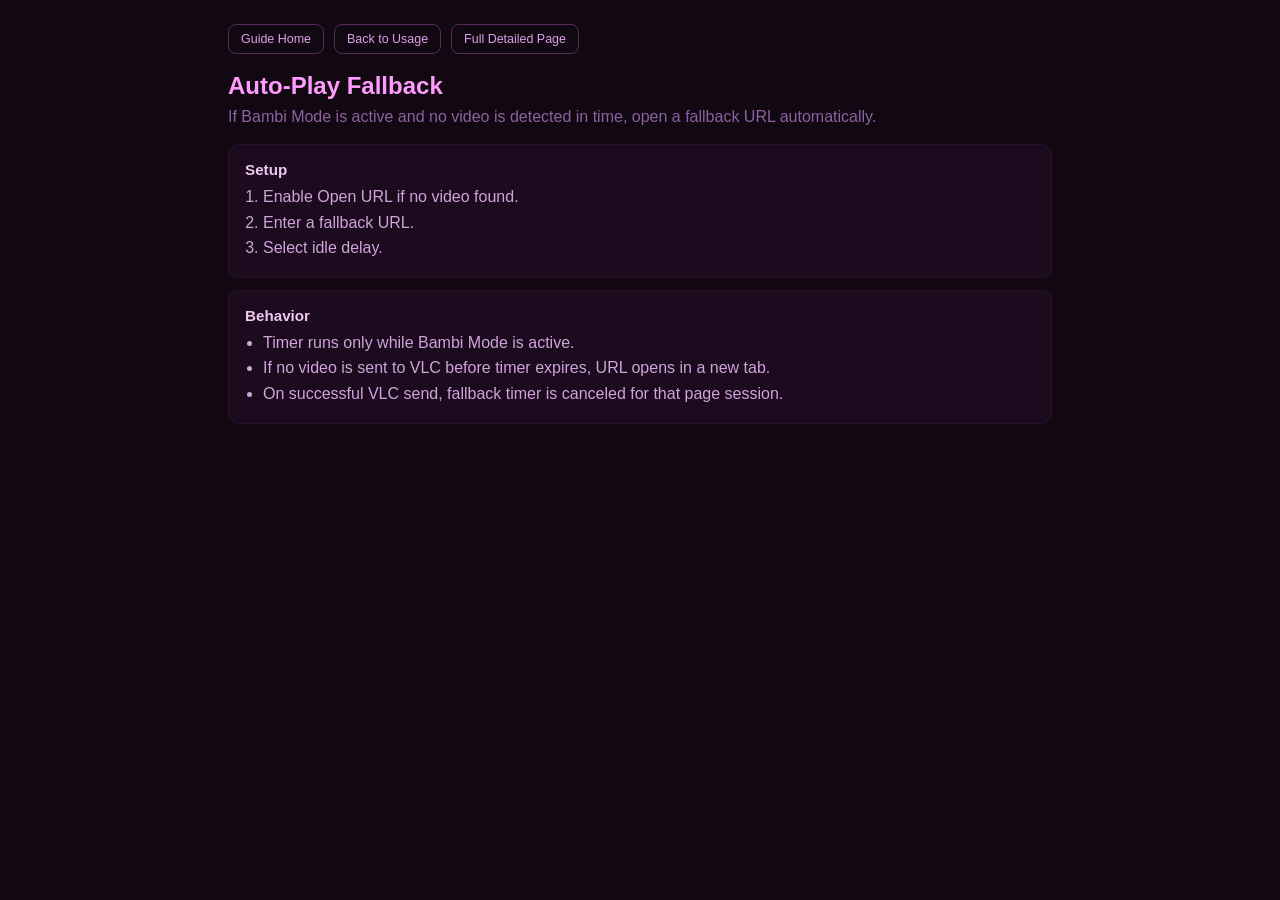
==== auto-play.html @ ee2caa62 "site update 2" ====
<!DOCTYPE html>
<html lang="en">
<head>
  <meta charset="UTF-8">
  <meta name="viewport" content="width=device-width, initial-scale=1">
  <title>BambiBrowser+ — Auto-Play Fallback</title>
  <style>
    * { box-sizing: border-box; margin: 0; padding: 0; }
    :root { --bg:#120812; --card:#1c0b1f; --line:#2e0e2e; --text:#eec8ee; --muted:#8a61a3; --accent:#ff9bff; }
    body { background: var(--bg); color: var(--text); font-family: 'Segoe UI', Tahoma, sans-serif; }
    .wrap { max-width: 860px; margin: 0 auto; padding: 24px 18px 60px; }
    .top { display:flex; gap:10px; flex-wrap:wrap; margin-bottom:18px; }
    a.btn { text-decoration:none; color:#dca0ea; border:1px solid #5a2a5a; border-radius:8px; padding:7px 12px; font-size:.78rem; }
    a.btn:hover { background:#26102a; }
    h1 { font-size:1.5rem; color:var(--accent); margin-bottom:8px; }
    p { color:var(--muted); margin-bottom:18px; }
    .card { background:var(--card); border:1px solid var(--line); border-radius:10px; padding:16px; margin-bottom:12px; }
    .card h2 { font-size:.95rem; margin-bottom:6px; }
    ul, ol { margin-left:18px; color:#cfa4d8; line-height:1.6; }
  </style>
</head>
<body>
  <div class="wrap">
    <div class="top">
      <a class="btn" href="index.html">Guide Home</a>
      <a class="btn" href="usage.html">Back to Usage</a>
      <a class="btn" href="features.html#auto-play">Full Detailed Page</a>
    </div>
    <h1>Auto-Play Fallback</h1>
    <p>If Bambi Mode is active and no video is detected in time, open a fallback URL automatically.</p>

    <div class="card">
      <h2>Setup</h2>
      <ol>
        <li>Enable Open URL if no video found.</li>
        <li>Enter a fallback URL.</li>
        <li>Select idle delay.</li>
      </ol>
    </div>

    <div class="card">
      <h2>Behavior</h2>
      <ul>
        <li>Timer runs only while Bambi Mode is active.</li>
        <li>If no video is sent to VLC before timer expires, URL opens in a new tab.</li>
        <li>On successful VLC send, fallback timer is canceled for that page session.</li>
      </ul>
    </div>
  </div>
</body>
</html>
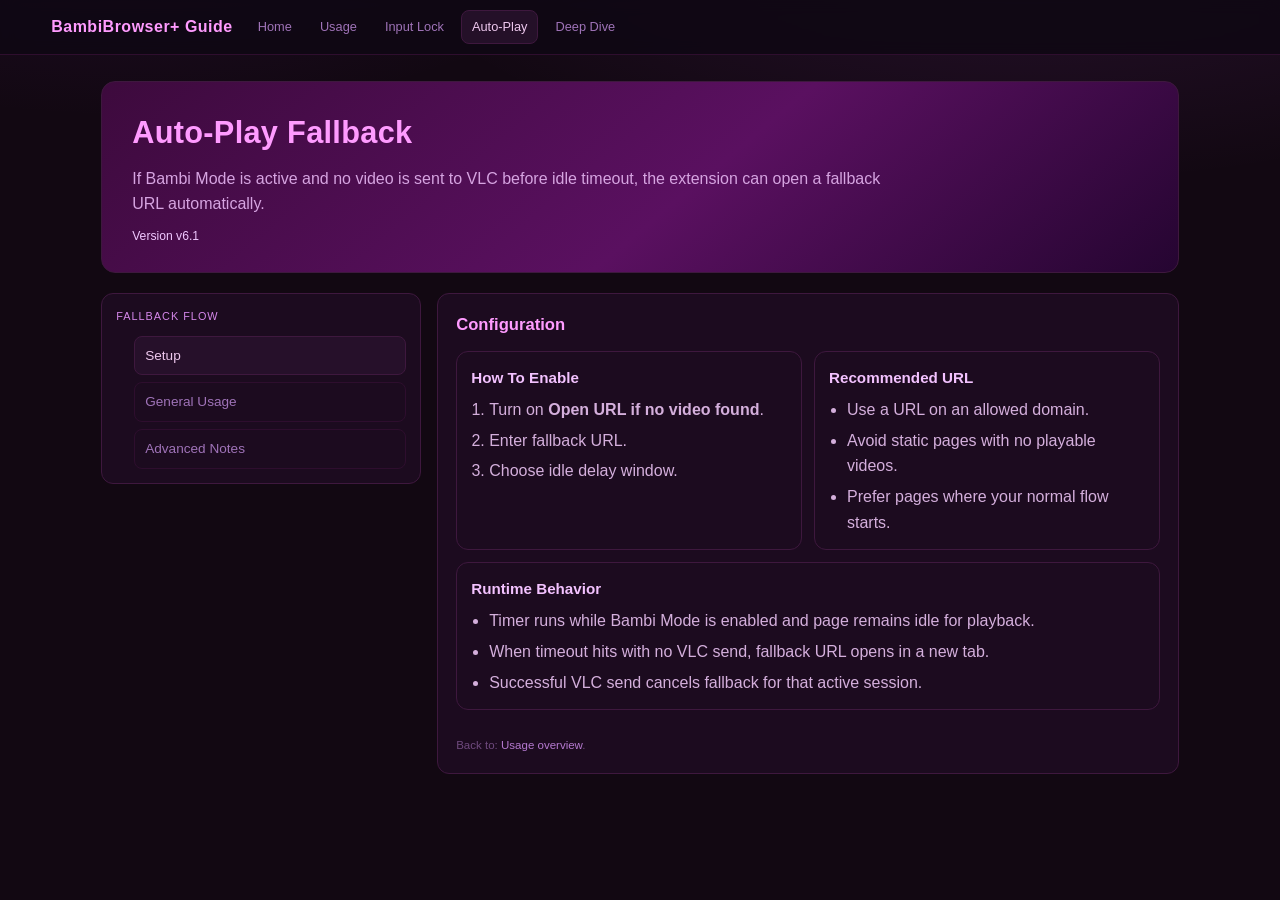
==== commit e6feafc1: "site update for v6.1" ====
--- a/auto-play.html
+++ b/auto-play.html
@@ -2,50 +2,70 @@
 <html lang="en">
 <head>
   <meta charset="UTF-8">
-  <meta name="viewport" content="width=device-width, initial-scale=1">
-  <title>BambiBrowser+ — Auto-Play Fallback</title>
-  <style>
-    * { box-sizing: border-box; margin: 0; padding: 0; }
-    :root { --bg:#120812; --card:#1c0b1f; --line:#2e0e2e; --text:#eec8ee; --muted:#8a61a3; --accent:#ff9bff; }
-    body { background: var(--bg); color: var(--text); font-family: 'Segoe UI', Tahoma, sans-serif; }
-    .wrap { max-width: 860px; margin: 0 auto; padding: 24px 18px 60px; }
-    .top { display:flex; gap:10px; flex-wrap:wrap; margin-bottom:18px; }
-    a.btn { text-decoration:none; color:#dca0ea; border:1px solid #5a2a5a; border-radius:8px; padding:7px 12px; font-size:.78rem; }
-    a.btn:hover { background:#26102a; }
-    h1 { font-size:1.5rem; color:var(--accent); margin-bottom:8px; }
-    p { color:var(--muted); margin-bottom:18px; }
-    .card { background:var(--card); border:1px solid var(--line); border-radius:10px; padding:16px; margin-bottom:12px; }
-    .card h2 { font-size:.95rem; margin-bottom:6px; }
-    ul, ol { margin-left:18px; color:#cfa4d8; line-height:1.6; }
-  </style>
+  
+  <link rel="icon" type="image/svg+xml" href="favicon.svg">
+  <title>BambiBrowser+ v6.1 - Auto-Play Fallback</title>
+  <link rel="stylesheet" href="site.css">
 </head>
 <body>
-  <div class="wrap">
-    <div class="top">
-      <a class="btn" href="index.html">Guide Home</a>
-      <a class="btn" href="usage.html">Back to Usage</a>
-      <a class="btn" href="features.html#auto-play">Full Detailed Page</a>
+  <nav class="site-nav">
+    <a class="nav-brand" href="index.html">BambiBrowser+ Guide</a>
+    <div class="nav-links">
+      <a href="index.html">Home</a><a href="usage.html">Usage</a><a href="input-lock.html">Input Lock</a><a href="auto-play.html" class="active">Auto-Play</a><a href="features.html#auto-play">Deep Dive</a>
     </div>
-    <h1>Auto-Play Fallback</h1>
-    <p>If Bambi Mode is active and no video is detected in time, open a fallback URL automatically.</p>
+  </nav>
 
-    <div class="card">
-      <h2>Setup</h2>
-      <ol>
-        <li>Enable Open URL if no video found.</li>
-        <li>Enter a fallback URL.</li>
-        <li>Select idle delay.</li>
-      </ol>
-    </div>
+  <main class="wrap">
+    <section class="hero">
+      <h1>Auto-Play Fallback</h1>
+      <p>If Bambi Mode is active and no video is sent to VLC before idle timeout, the extension can open a fallback URL automatically.</p>
+      <div class="hero-meta">Version v6.1</div>
+    </section>
 
-    <div class="card">
-      <h2>Behavior</h2>
-      <ul>
-        <li>Timer runs only while Bambi Mode is active.</li>
-        <li>If no video is sent to VLC before timer expires, URL opens in a new tab.</li>
-        <li>On successful VLC send, fallback timer is canceled for that page session.</li>
-      </ul>
-    </div>
-  </div>
+    <section class="layout">
+      <aside class="sidebar">
+        <div class="side-title">Fallback Flow</div>
+        <ul class="side-list">
+          <li><a class="active" href="auto-play.html">Setup</a></li>
+          <li><a href="usage.html">General Usage</a></li>
+          <li><a href="features.html#auto-play">Advanced Notes</a></li>
+        </ul>
+      </aside>
+
+      <article class="panel">
+        <h2>Configuration</h2>
+        <div class="grid-2">
+          <div class="card">
+            <h3>How To Enable</h3>
+            <ol>
+              <li>Turn on <strong>Open URL if no video found</strong>.</li>
+              <li>Enter fallback URL.</li>
+              <li>Choose idle delay window.</li>
+            </ol>
+          </div>
+          <div class="card">
+            <h3>Recommended URL</h3>
+            <ul>
+              <li>Use a URL on an allowed domain.</li>
+              <li>Avoid static pages with no playable videos.</li>
+              <li>Prefer pages where your normal flow starts.</li>
+            </ul>
+          </div>
+        </div>
+
+        <div class="card">
+          <h3>Runtime Behavior</h3>
+          <ul>
+            <li>Timer runs while Bambi Mode is enabled and page remains idle for playback.</li>
+            <li>When timeout hits with no VLC send, fallback URL opens in a new tab.</li>
+            <li>Successful VLC send cancels fallback for that active session.</li>
+          </ul>
+        </div>
+
+        <div class="footer">Back to: <a href="usage.html">Usage overview</a>.</div>
+      </article>
+    </section>
+  </main>
 </body>
 </html>
+
--- a/site.css
+++ b/site.css
@@ -0,0 +1,188 @@
+* { box-sizing: border-box; margin: 0; padding: 0; }
+:root {
+  --bg: #120812;
+  --bg-2: #160a18;
+  --bg-3: #1c0b1f;
+  --line: #2e0e2e;
+  --line-2: #3e183e;
+  --text: #eec8ee;
+  --muted: #9f73b8;
+  --dim: #6f4a7e;
+  --accent: #ff9bff;
+  --accent-2: #d587ea;
+  --ok: #7ee07e;
+}
+html { scroll-behavior: smooth; }
+body {
+  min-height: 100vh;
+  background:
+    radial-gradient(1200px 500px at 80% -10%, rgba(210, 88, 255, 0.12), transparent 55%),
+    radial-gradient(900px 420px at 10% -15%, rgba(128, 40, 180, 0.15), transparent 60%),
+    var(--bg);
+  color: var(--text);
+  font-family: Segoe UI, Tahoma, sans-serif;
+  line-height: 1.6;
+}
+.site-nav {
+  position: sticky;
+  top: 0;
+  z-index: 100;
+  display: flex;
+  align-items: center;
+  gap: 14px;
+  padding: 10px clamp(14px, 4vw, 54px);
+  background: rgba(16, 8, 20, 0.92);
+  backdrop-filter: blur(8px);
+  border-bottom: 1px solid var(--line);
+}
+.nav-brand {
+  color: var(--accent);
+  font-weight: 800;
+  text-decoration: none;
+  letter-spacing: 0.5px;
+  white-space: nowrap;
+}
+.nav-links {
+  display: flex;
+  flex-wrap: wrap;
+  gap: 6px;
+}
+.nav-links a {
+  color: var(--muted);
+  text-decoration: none;
+  font-size: 0.8rem;
+  border: 1px solid transparent;
+  border-radius: 8px;
+  padding: 6px 10px;
+}
+.nav-links a:hover,
+.nav-links a.active {
+  color: var(--text);
+  border-color: var(--line-2);
+  background: #241028;
+}
+.wrap {
+  max-width: 1180px;
+  margin: 0 auto;
+  padding: 26px clamp(14px, 4vw, 54px) 56px;
+}
+.hero {
+  margin-bottom: 20px;
+  padding: 26px clamp(14px, 4vw, 30px);
+  border: 1px solid var(--line-2);
+  border-radius: 14px;
+  background: linear-gradient(140deg, #3d0a3d, #5a1060 55%, #250531);
+}
+.hero h1 {
+  font-size: clamp(1.4rem, 2.4vw, 2.1rem);
+  color: var(--accent);
+  letter-spacing: 0.3px;
+  margin-bottom: 8px;
+}
+.hero p {
+  color: #d6a4e1;
+  max-width: 760px;
+}
+.hero-meta {
+  margin-top: 10px;
+  font-size: 0.76rem;
+  color: #f0c8ff;
+}
+.layout {
+  display: grid;
+  gap: 16px;
+  grid-template-columns: 320px minmax(0, 1fr);
+}
+.sidebar,
+.panel,
+.card {
+  background: var(--bg-3);
+  border: 1px solid var(--line-2);
+  border-radius: 12px;
+}
+.sidebar {
+  padding: 14px;
+  height: fit-content;
+  position: sticky;
+  top: 74px;
+}
+.side-title {
+  font-size: 0.68rem;
+  letter-spacing: 1px;
+  text-transform: uppercase;
+  color: var(--accent-2);
+  margin-bottom: 10px;
+}
+.side-list {
+  list-style: none;
+  display: grid;
+  gap: 7px;
+}
+.side-list a {
+  color: var(--muted);
+  text-decoration: none;
+  display: block;
+  padding: 8px 10px;
+  border: 1px solid var(--line);
+  border-radius: 8px;
+  font-size: 0.85rem;
+}
+.side-list a:hover,
+.side-list a.active {
+  color: var(--text);
+  background: #26102a;
+  border-color: var(--line-2);
+}
+.panel {
+  padding: 18px;
+  display: grid;
+  gap: 12px;
+}
+.panel h2 {
+  color: var(--accent);
+  font-size: 1.04rem;
+}
+.panel p,
+.panel li {
+  color: #d4afdc;
+}
+.grid-2 {
+  display: grid;
+  gap: 12px;
+  grid-template-columns: repeat(2, minmax(0, 1fr));
+}
+.card {
+  padding: 14px;
+}
+.card h3 {
+  margin-bottom: 7px;
+  color: #f3c2ff;
+  font-size: 0.95rem;
+}
+ol,
+ul {
+  margin-left: 18px;
+  display: grid;
+  gap: 5px;
+}
+code {
+  background: #1e0a1e;
+  border: 1px solid #4a2050;
+  border-radius: 5px;
+  padding: 1px 6px;
+  color: #ffb6ff;
+}
+.footer {
+  margin-top: 14px;
+  font-size: 0.72rem;
+  color: var(--dim);
+}
+.footer a { color: #b57ad0; text-decoration: none; }
+.footer a:hover { color: #efb5ff; }
+@media (max-width: 980px) {
+  .layout { grid-template-columns: 1fr; }
+  .sidebar { position: static; }
+}
+@media (max-width: 680px) {
+  .grid-2 { grid-template-columns: 1fr; }
+}
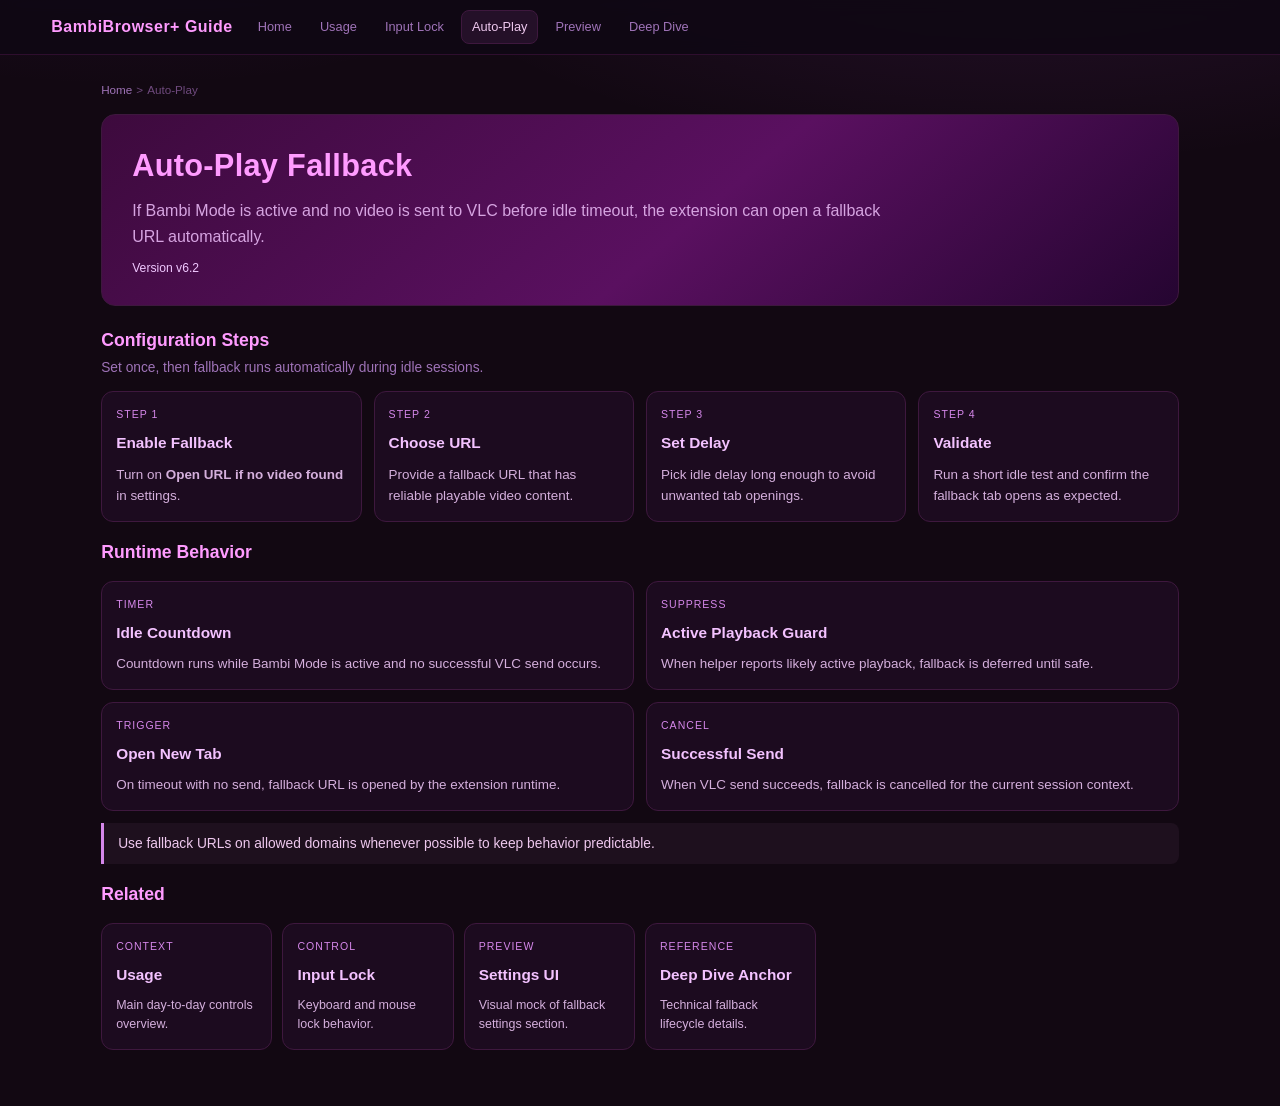
==== commit 8ca91d94: "UPDATE SITE" ====
--- a/auto-play.html
+++ b/auto-play.html
@@ -2,68 +2,67 @@
 <html lang="en">
 <head>
   <meta charset="UTF-8">
-  
+  <meta name="viewport" content="width=device-width, initial-scale=1">
   <link rel="icon" type="image/svg+xml" href="favicon.svg">
-  <title>BambiBrowser+ v6.1 - Auto-Play Fallback</title>
+  <title>BambiBrowser+ v6.2 - Auto-Play Fallback</title>
   <link rel="stylesheet" href="site.css">
 </head>
 <body>
   <nav class="site-nav">
     <a class="nav-brand" href="index.html">BambiBrowser+ Guide</a>
     <div class="nav-links">
-      <a href="index.html">Home</a><a href="usage.html">Usage</a><a href="input-lock.html">Input Lock</a><a href="auto-play.html" class="active">Auto-Play</a><a href="features.html#auto-play">Deep Dive</a>
+      <a href="index.html">Home</a>
+      <a href="usage.html">Usage</a>
+      <a href="input-lock.html">Input Lock</a>
+      <a href="auto-play.html" class="active">Auto-Play</a>
+      <a href="settings-preview.html">Preview</a>
+      <a href="features.html">Deep Dive</a>
     </div>
   </nav>
 
   <main class="wrap">
+    <div class="page-crumb"><a href="index.html">Home</a><span>></span>Auto-Play</div>
+
     <section class="hero">
       <h1>Auto-Play Fallback</h1>
       <p>If Bambi Mode is active and no video is sent to VLC before idle timeout, the extension can open a fallback URL automatically.</p>
-      <div class="hero-meta">Version v6.1</div>
+      <div class="hero-meta">Version v6.2</div>
     </section>
 
-    <section class="layout">
-      <aside class="sidebar">
-        <div class="side-title">Fallback Flow</div>
-        <ul class="side-list">
-          <li><a class="active" href="auto-play.html">Setup</a></li>
-          <li><a href="usage.html">General Usage</a></li>
-          <li><a href="features.html#auto-play">Advanced Notes</a></li>
-        </ul>
-      </aside>
+    <section class="section-block">
+      <div class="section-head">
+        <h2>Configuration Steps</h2>
+        <p>Set once, then fallback runs automatically during idle sessions.</p>
+      </div>
+      <div class="tile-grid">
+        <article class="tile static"><div class="tile-kicker">Step 1</div><h3>Enable Fallback</h3><p>Turn on <strong>Open URL if no video found</strong> in settings.</p></article>
+        <article class="tile static"><div class="tile-kicker">Step 2</div><h3>Choose URL</h3><p>Provide a fallback URL that has reliable playable video content.</p></article>
+        <article class="tile static"><div class="tile-kicker">Step 3</div><h3>Set Delay</h3><p>Pick idle delay long enough to avoid unwanted tab openings.</p></article>
+        <article class="tile static"><div class="tile-kicker">Step 4</div><h3>Validate</h3><p>Run a short idle test and confirm the fallback tab opens as expected.</p></article>
+      </div>
+    </section>
 
-      <article class="panel">
-        <h2>Configuration</h2>
-        <div class="grid-2">
-          <div class="card">
-            <h3>How To Enable</h3>
-            <ol>
-              <li>Turn on <strong>Open URL if no video found</strong>.</li>
-              <li>Enter fallback URL.</li>
-              <li>Choose idle delay window.</li>
-            </ol>
-          </div>
-          <div class="card">
-            <h3>Recommended URL</h3>
-            <ul>
-              <li>Use a URL on an allowed domain.</li>
-              <li>Avoid static pages with no playable videos.</li>
-              <li>Prefer pages where your normal flow starts.</li>
-            </ul>
-          </div>
-        </div>
+    <section class="section-block">
+      <div class="section-head">
+        <h2>Runtime Behavior</h2>
+      </div>
+      <div class="tile-grid two-up">
+        <article class="tile static"><div class="tile-kicker">Timer</div><h3>Idle Countdown</h3><p>Countdown runs while Bambi Mode is active and no successful VLC send occurs.</p></article>
+        <article class="tile static"><div class="tile-kicker">Suppress</div><h3>Active Playback Guard</h3><p>When helper reports likely active playback, fallback is deferred until safe.</p></article>
+        <article class="tile static"><div class="tile-kicker">Trigger</div><h3>Open New Tab</h3><p>On timeout with no send, fallback URL is opened by the extension runtime.</p></article>
+        <article class="tile static"><div class="tile-kicker">Cancel</div><h3>Successful Send</h3><p>When VLC send succeeds, fallback is cancelled for the current session context.</p></article>
+      </div>
+      <div class="callout">Use fallback URLs on allowed domains whenever possible to keep behavior predictable.</div>
+    </section>
 
-        <div class="card">
-          <h3>Runtime Behavior</h3>
-          <ul>
-            <li>Timer runs while Bambi Mode is enabled and page remains idle for playback.</li>
-            <li>When timeout hits with no VLC send, fallback URL opens in a new tab.</li>
-            <li>Successful VLC send cancels fallback for that active session.</li>
-          </ul>
-        </div>
-
-        <div class="footer">Back to: <a href="usage.html">Usage overview</a>.</div>
-      </article>
+    <section class="section-block">
+      <div class="section-head"><h2>Related</h2></div>
+      <div class="related-row">
+        <a class="tile" href="usage.html"><div class="tile-kicker">Context</div><h3>Usage</h3><p>Main day-to-day controls overview.</p></a>
+        <a class="tile" href="input-lock.html"><div class="tile-kicker">Control</div><h3>Input Lock</h3><p>Keyboard and mouse lock behavior.</p></a>
+        <a class="tile" href="settings-preview.html"><div class="tile-kicker">Preview</div><h3>Settings UI</h3><p>Visual mock of fallback settings section.</p></a>
+        <a class="tile" href="features.html#auto-play"><div class="tile-kicker">Reference</div><h3>Deep Dive Anchor</h3><p>Technical fallback lifecycle details.</p></a>
+      </div>
     </section>
   </main>
 </body>
--- a/site.css
+++ b/site.css
@@ -88,6 +88,124 @@
   font-size: 0.76rem;
   color: #f0c8ff;
 }
+.hero-home {
+  display: grid;
+  gap: 10px;
+}
+.hero-actions {
+  margin-top: 8px;
+  display: flex;
+  flex-wrap: wrap;
+  gap: 10px;
+}
+.hero-btn {
+  text-decoration: none;
+  color: var(--text);
+  border: 1px solid var(--line-2);
+  background: #241028;
+  border-radius: 9px;
+  padding: 9px 14px;
+  font-size: 0.86rem;
+  font-weight: 700;
+}
+.hero-btn.primary {
+  background: #6e1a85;
+  border-color: #b44ad3;
+}
+.hero-btn:hover {
+  border-color: #b44ad3;
+}
+.section-block {
+  margin-top: 16px;
+  display: grid;
+  gap: 12px;
+}
+.section-head h2 {
+  color: var(--accent);
+  font-size: 1.1rem;
+  margin-bottom: 3px;
+}
+.section-head p {
+  color: var(--muted);
+  font-size: 0.86rem;
+}
+.tile-grid {
+  display: grid;
+  gap: 12px;
+  grid-template-columns: repeat(4, minmax(0, 1fr));
+}
+.tile-grid.two-up {
+  grid-template-columns: repeat(2, minmax(0, 1fr));
+}
+.tile {
+  text-decoration: none;
+  color: inherit;
+  background: var(--bg-3);
+  border: 1px solid var(--line-2);
+  border-radius: 12px;
+  padding: 14px;
+  display: grid;
+  gap: 8px;
+}
+.tile.static {
+  cursor: default;
+}
+.tile:not(.static):hover {
+  border-color: #b44ad3;
+  transform: translateY(-2px);
+}
+.tile-kicker {
+  font-size: 0.66rem;
+  letter-spacing: 1px;
+  text-transform: uppercase;
+  color: var(--accent-2);
+}
+.tile h3 {
+  font-size: 0.96rem;
+  color: #f3c2ff;
+}
+.tile p {
+  font-size: 0.84rem;
+  color: #d4afdc;
+}
+.doc-paths {
+  display: grid;
+  gap: 12px;
+  grid-template-columns: repeat(2, minmax(0, 1fr));
+}
+.path-card {
+  display: block;
+  text-decoration: none;
+  background: var(--bg-3);
+  border: 1px solid var(--line-2);
+  border-radius: 12px;
+  padding: 14px;
+}
+.path-card h3 {
+  color: #f3c2ff;
+  margin-bottom: 5px;
+}
+.path-card p {
+  color: #d4afdc;
+  font-size: 0.84rem;
+}
+.path-card:hover {
+  border-color: #b44ad3;
+}
+.footer-block {
+  margin-top: 20px;
+  font-size: 0.76rem;
+  color: var(--dim);
+  border-top: 1px solid var(--line);
+  padding-top: 12px;
+}
+.footer-block a {
+  color: #b57ad0;
+  text-decoration: none;
+}
+.deep-dive .card {
+  scroll-margin-top: 85px;
+}
 .layout {
   display: grid;
   gap: 16px;
@@ -100,6 +218,89 @@
   border: 1px solid var(--line-2);
   border-radius: 12px;
 }
+.sidebar { padding: 14px; }
+.panel { padding: 20px; display: grid; gap: 12px; }
+.card { padding: 14px; }
+.card h3 {
+  color: #f3c2ff;
+  font-size: 0.96rem;
+  margin-bottom: 6px;
+}
+.card ul, .card ol { padding-left: 18px; font-size: 0.86rem; color: #d4afdc; }
+.card li { margin-bottom: 4px; }
+.card p { font-size: 0.86rem; color: #d4afdc; }
+.grid-2 {
+  display: grid;
+  gap: 12px;
+  grid-template-columns: repeat(2, minmax(0, 1fr));
+}
+.side-title {
+  font-size: 0.68rem;
+  text-transform: uppercase;
+  letter-spacing: 1px;
+  color: var(--muted);
+  margin-bottom: 10px;
+}
+.side-list { list-style: none; display: grid; gap: 2px; }
+.side-list a {
+  display: block;
+  color: var(--muted);
+  text-decoration: none;
+  font-size: 0.82rem;
+  padding: 5px 8px;
+  border-radius: 6px;
+}
+.side-list a:hover, .side-list a.active {
+  color: var(--text);
+  background: #241028;
+}
+/* inner footer inside a panel */
+.footer {
+  font-size: 0.78rem;
+  color: var(--dim);
+  border-top: 1px solid var(--line);
+  padding-top: 10px;
+  margin-top: 4px;
+}
+.footer a { color: #b57ad0; text-decoration: none; }
+/* breadcrumb */
+.page-crumb {
+  font-size: 0.73rem;
+  color: var(--dim);
+  margin-bottom: 14px;
+}
+.page-crumb a { color: var(--muted); text-decoration: none; }
+.page-crumb a:hover { color: var(--text); }
+.page-crumb span { margin: 0 4px; }
+/* callout */
+.callout {
+  border-left: 3px solid var(--accent-2);
+  background: rgba(255,155,255,0.05);
+  border-radius: 0 8px 8px 0;
+  padding: 10px 14px;
+  font-size: 0.86rem;
+  color: var(--text);
+  line-height: 1.55;
+}
+.callout.ok {
+  border-color: var(--ok);
+  background: rgba(126,224,126,0.06);
+}
+.callout strong { color: var(--accent); }
+/* related row — same tiles but auto-fill */
+.related-row {
+  display: grid;
+  gap: 10px;
+  grid-template-columns: repeat(auto-fill, minmax(170px, 1fr));
+}
+.related-row .tile p { font-size: 0.78rem; }
+@media (max-width: 700px) {
+  .tile-grid,
+  .tile-grid.two-up { grid-template-columns: 1fr; }
+  .layout { grid-template-columns: 1fr; }
+  .grid-2 { grid-template-columns: 1fr; }
+  .doc-paths { grid-template-columns: 1fr; }
+}
 .sidebar {
   padding: 14px;
   height: fit-content;
@@ -182,7 +383,148 @@
 @media (max-width: 980px) {
   .layout { grid-template-columns: 1fr; }
   .sidebar { position: static; }
+  .tile-grid { grid-template-columns: repeat(2, minmax(0, 1fr)); }
 }
 @media (max-width: 680px) {
   .grid-2 { grid-template-columns: 1fr; }
-}
+  .tile-grid,
+  .tile-grid.two-up,
+  .doc-paths { grid-template-columns: 1fr; }
+}
+
+.download-cta {
+  display: grid;
+  gap: 10px;
+  grid-template-columns: 1fr auto;
+  align-items: center;
+  border: 1px solid var(--line-2);
+  border-radius: 12px;
+  background: linear-gradient(130deg, rgba(126, 224, 126, 0.08), rgba(255, 155, 255, 0.08));
+  padding: 12px 14px;
+}
+
+.download-cta-title {
+  color: #f4d3ff;
+  font-size: 0.86rem;
+  font-weight: 700;
+}
+
+.download-cta-meta {
+  color: var(--muted);
+  font-size: 0.76rem;
+}
+
+.download-cta-btn {
+  text-decoration: none;
+  color: #170718;
+  background: linear-gradient(135deg, #7ee07e, #b7ffb7);
+  border: 1px solid #95f195;
+  border-radius: 10px;
+  font-size: 0.82rem;
+  font-weight: 800;
+  padding: 9px 12px;
+  white-space: nowrap;
+}
+
+.download-cta-btn:hover {
+  filter: brightness(1.06);
+}
+
+.preview-grid {
+  display: grid;
+  gap: 12px;
+  grid-template-columns: repeat(2, minmax(0, 1fr));
+}
+
+.preview-shell {
+  background: #120814;
+  border: 1px solid #422147;
+  border-radius: 12px;
+  overflow: hidden;
+}
+
+.preview-topbar {
+  background: #230f27;
+  border-bottom: 1px solid #4c2452;
+  padding: 8px 10px;
+  font-size: 0.74rem;
+  color: #cf9dd8;
+}
+
+.preview-body {
+  display: grid;
+  grid-template-columns: 180px minmax(0, 1fr);
+  min-height: 220px;
+}
+
+.preview-tabs {
+  border-right: 1px solid #3d1d42;
+  padding: 10px 8px;
+  display: grid;
+  gap: 7px;
+}
+
+.preview-tab {
+  font-size: 0.72rem;
+  color: #b989c2;
+  border: 1px solid #402245;
+  border-radius: 7px;
+  padding: 5px 7px;
+}
+
+.preview-tab.active {
+  color: #f2c2ff;
+  background: #2a1230;
+  border-color: #72407e;
+}
+
+.preview-content {
+  padding: 10px;
+  display: grid;
+  gap: 8px;
+}
+
+.preview-row {
+  background: #1c0d20;
+  border: 1px solid #3f2245;
+  border-radius: 8px;
+  padding: 8px;
+  display: grid;
+  gap: 4px;
+}
+
+.preview-label {
+  font-size: 0.68rem;
+  letter-spacing: 0.7px;
+  text-transform: uppercase;
+  color: #c997d2;
+}
+
+.preview-value {
+  font-size: 0.78rem;
+  color: #f3c9ff;
+}
+
+@media (max-width: 820px) {
+  .download-cta {
+    grid-template-columns: 1fr;
+  }
+
+  .download-cta-btn {
+    width: fit-content;
+  }
+
+  .preview-grid {
+    grid-template-columns: 1fr;
+  }
+
+  .preview-body {
+    grid-template-columns: 1fr;
+  }
+
+  .preview-tabs {
+    border-right: 0;
+    border-bottom: 1px solid #3d1d42;
+    grid-template-columns: repeat(3, minmax(0, 1fr));
+  }
+}
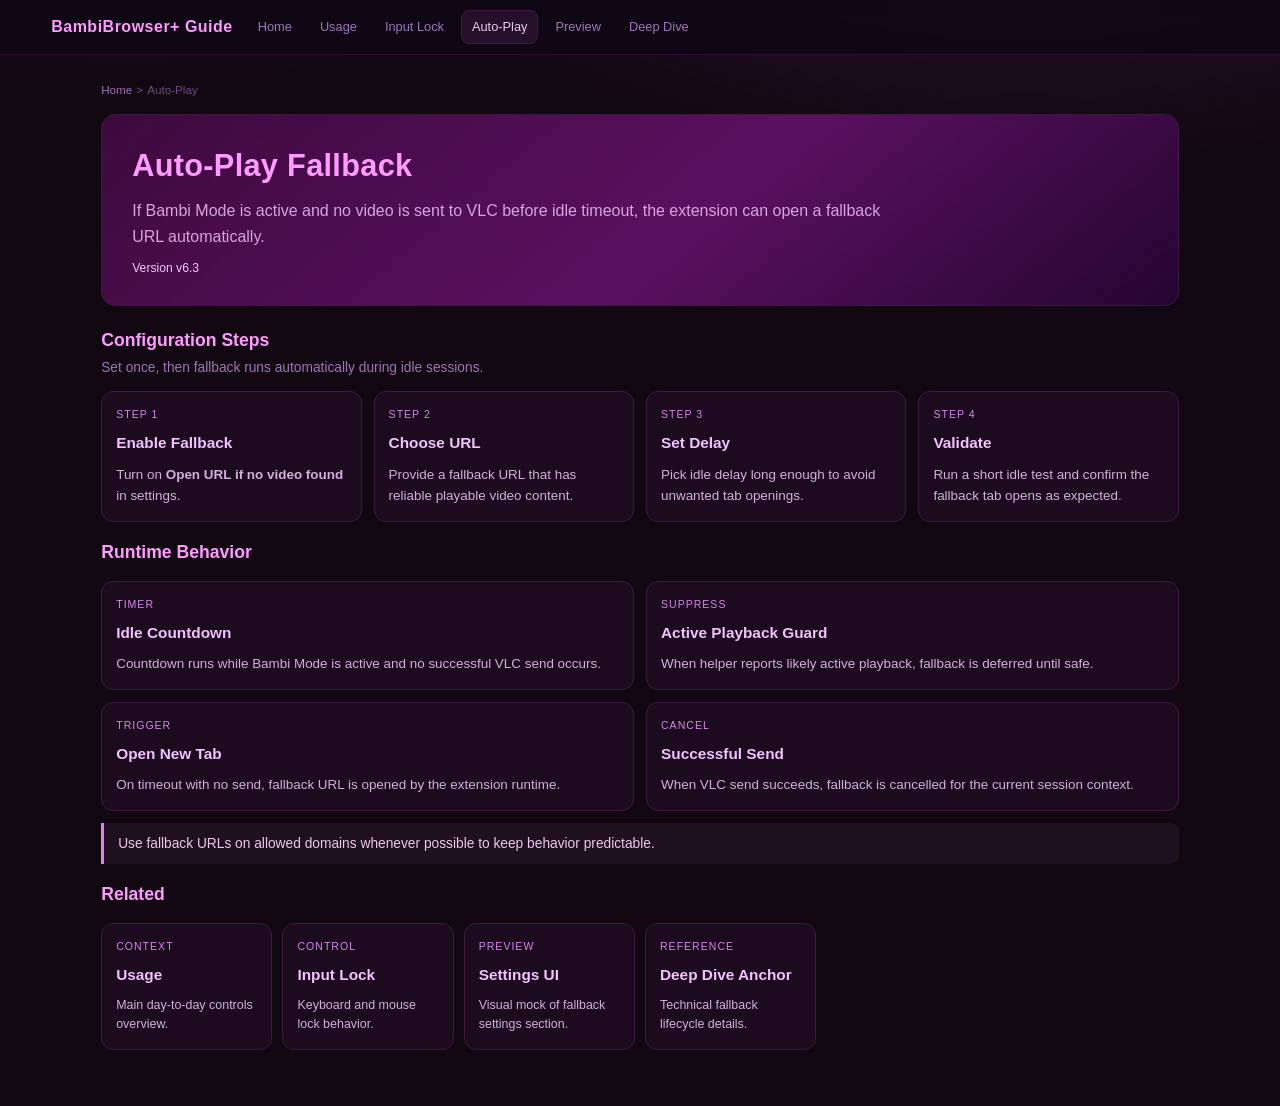
==== commit b099d0ab: "6.3 update" ====
--- a/auto-play.html
+++ b/auto-play.html
@@ -4,7 +4,7 @@
   <meta charset="UTF-8">
   <meta name="viewport" content="width=device-width, initial-scale=1">
   <link rel="icon" type="image/svg+xml" href="favicon.svg">
-  <title>BambiBrowser+ v6.2 - Auto-Play Fallback</title>
+  <title>BambiBrowser+ v6.3 - Auto-Play Fallback</title>
   <link rel="stylesheet" href="site.css">
 </head>
 <body>
@@ -26,7 +26,7 @@
     <section class="hero">
       <h1>Auto-Play Fallback</h1>
       <p>If Bambi Mode is active and no video is sent to VLC before idle timeout, the extension can open a fallback URL automatically.</p>
-      <div class="hero-meta">Version v6.2</div>
+      <div class="hero-meta">Version v6.3</div>
     </section>
 
     <section class="section-block">
